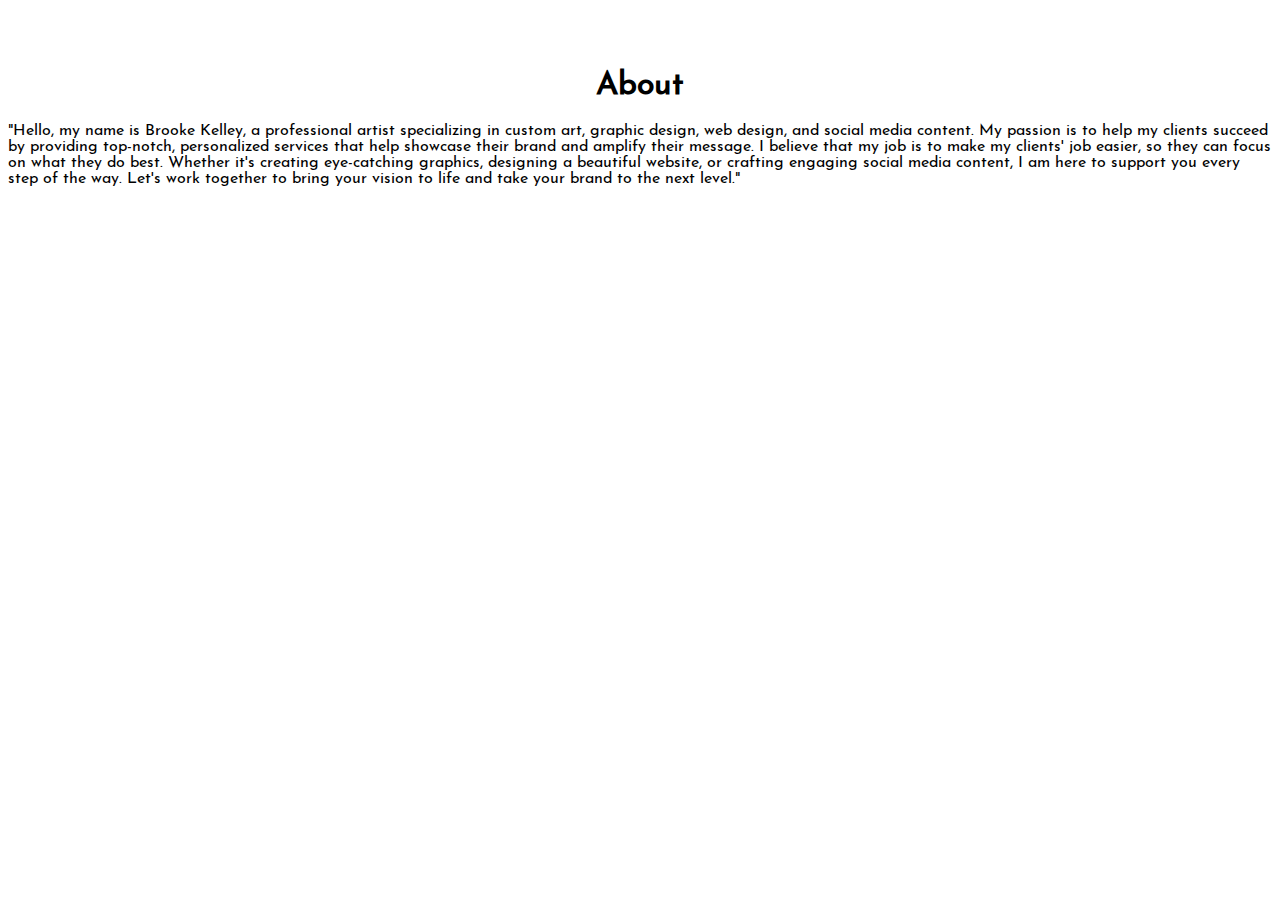
==== navbar/about.html @ 8da3f773 "finish basic html and photo gallery" ====
<!DOCTYPE html>
<html lang="en">
  <head>
    <meta charset="UTF-8">
    <title>About</title>
    <link rel="stylesheet" href="../style.css">
  </head>

  <body>
    <h1 class="title">About</h1>
    <p>"Hello, my name is Brooke Kelley, a professional artist specializing in custom art, graphic design, web design,
         and social media content. My passion is to help my clients succeed by providing top-notch, personalized services 
         that help showcase their brand and amplify their message. I believe that my job is to make my clients' job easier, 
         so they can focus on what they do best. Whether it's creating eye-catching graphics, designing a beautiful website, 
         or crafting engaging social media content, I am here to support you every step of the way. Let's work together to bring
          your vision to life and take your brand to the next level."</p>
  </body>
</html>
---- style.css ----
@font-face {
font-family: myFont;
src: url(fonts/Jose.ttf);
}

body {
    font-family: myFont, sans-serif;
    
  }
  
.title{
    font-family: myFont;
    display: flex;
    justify-content: center;
    align-items: center;
    margin-top: 70px;
}

.navbar {
    text-decoration: none;
    font-family: myFont;
    display: flex;
    justify-content: center;
    align-items: center;
    gap: 15px;
    text-decoration: none;
    font-size: small;
    
  }

  .navbar a {
    text-decoration: none;
  }
  
  .pic1, .pic2 {
    max-width: 400px;
    max-height: 400px;
  }

  .photob1 {
    display: flex;
    justify-content: center;
    margin-top: 35px;
  }

  .pic3,
  .pic4,
  .pic8,
  .pic9,
  .pic14,
  .pic15,
  .pic18,
  .pic19,
  .pic20,
  .pic21,
  .pic27,
  .pic28,
  .pic29,
  .pic30,
  .pic33,
  .pic34,
  .pic35
    {
    max-width: 450px;
    max-height: 450px;
  }

 

   
  .photob3,
  .photob4,
  .photob5,
  .photob7,
  .photob24
    {
    display: flex;
    justify-content: center;
  }

  .photob8 {
    display: flex;
    justify-content: center;
    gap: 10px;

  }

  .photob2,
  .photob6,
  .photob9,
  .photob10,
  .photob11,
  .photob12,
  .photob13,
  .photob14,
  .photob15,
  .photob16,
  .photob17,
  .photob18,
  .photob19,
  .photob20,
  .photob21,
  .photob22,
  .photob23,
  .photob25,
  .photob26,
  .photob27,
  .photob28
   {
    display: flex;
    justify-content: center;
    gap: 10px;
    margin-top: 30px;
  }

  .pic36,
  .pic37,
  .pic41,
  .pic42,
  .pic43,
  .pic44 {
    max-width: 550px;
    max-height: 550px;
  }

  .pic5,
  .pic6,
  .pic7,
  .pic17,
  .pic26,
  .pic31
   {
    max-width: 750px;
    max-height: 750px;
  }

  .pic10,
  .pic16,
  .pic32,
  .pic38,
  .pic39,
  .pic40 {
    max-width: 850px;
    max-height: 850px;
  }

  .pic11,
  .pic12,
  .pic13
  {
    max-width: 300px;
    max-height: 300px;
  }

  .pic23,
  .pic24{
    max-width: 400px;
    max-height: 400px;
  }
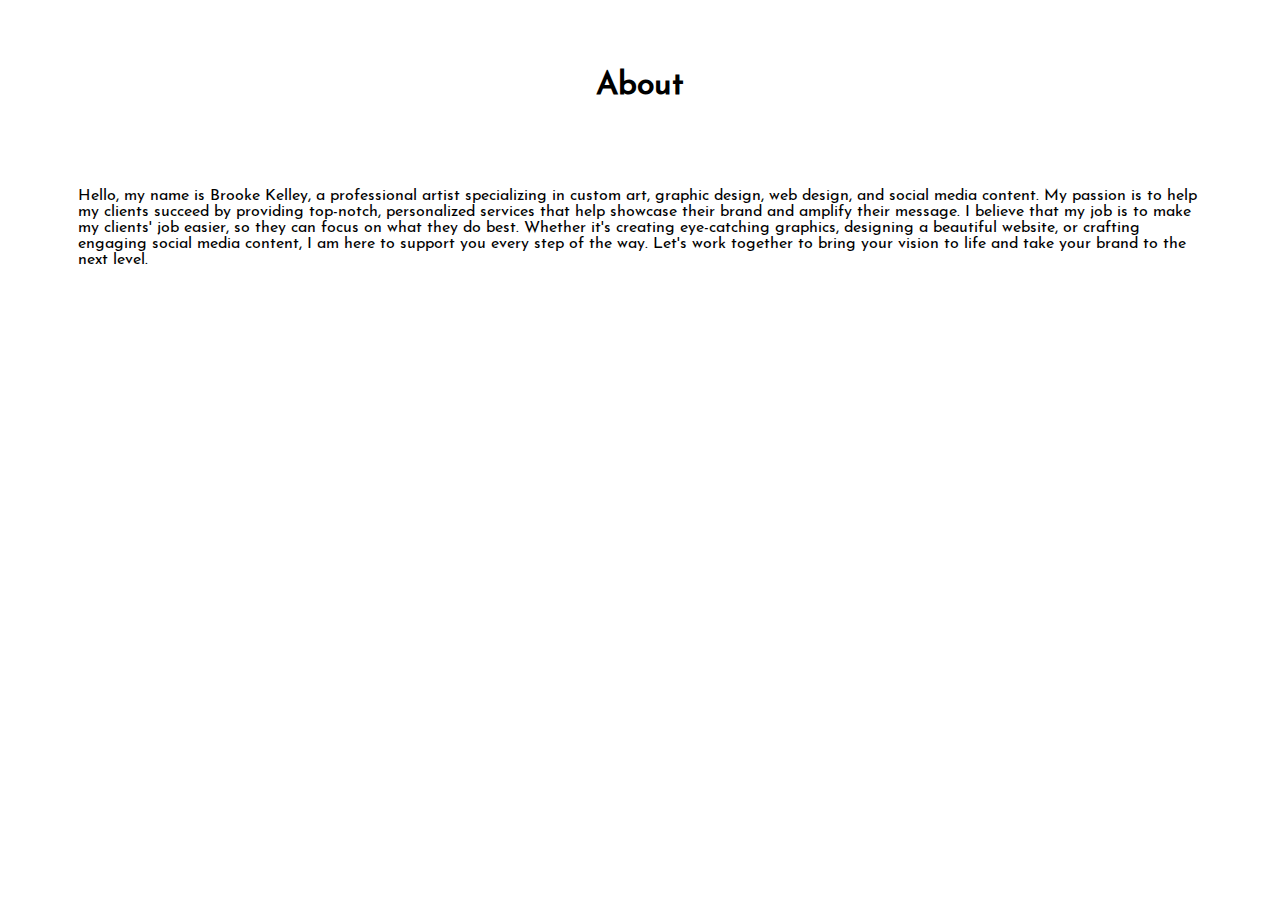
==== commit 8bd8a91d: "add lightbox to images" ====
--- a/navbar/about.html
+++ b/navbar/about.html
@@ -8,11 +8,13 @@
 
   <body>
     <h1 class="title">About</h1>
-    <p>"Hello, my name is Brooke Kelley, a professional artist specializing in custom art, graphic design, web design,
+    <div class="aboutbox">
+    <p class="about">Hello, my name is Brooke Kelley, a professional artist specializing in custom art, graphic design, web design,
          and social media content. My passion is to help my clients succeed by providing top-notch, personalized services 
          that help showcase their brand and amplify their message. I believe that my job is to make my clients' job easier, 
          so they can focus on what they do best. Whether it's creating eye-catching graphics, designing a beautiful website, 
          or crafting engaging social media content, I am here to support you every step of the way. Let's work together to bring
-          your vision to life and take your brand to the next level."</p>
+          your vision to life and take your brand to the next level.</p>
+  </div>
   </body>
 </html>--- a/style.css
+++ b/style.css
@@ -1,159 +1,201 @@
  @font-face {
-font-family: myFont;
-src: url(fonts/Jose.ttf);
-}
-
-body {
-    font-family: myFont, sans-serif;
-    
-  }
-  
-.title{
-    font-family: myFont;
-    display: flex;
-    justify-content: center;
-    align-items: center;
-    margin-top: 70px;
-}
-
-.navbar {
-    text-decoration: none;
-    font-family: myFont;
-    display: flex;
-    justify-content: center;
-    align-items: center;
-    gap: 15px;
-    text-decoration: none;
-    font-size: small;
-    
-  }
-
-  .navbar a {
-    text-decoration: none;
-  }
-  
-  .pic1, .pic2 {
-    max-width: 400px;
-    max-height: 400px;
-  }
-
-  .photob1 {
-    display: flex;
-    justify-content: center;
-    margin-top: 35px;
-  }
-
-  .pic3,
-  .pic4,
-  .pic8,
-  .pic9,
-  .pic14,
-  .pic15,
-  .pic18,
-  .pic19,
-  .pic20,
-  .pic21,
-  .pic27,
-  .pic28,
-  .pic29,
-  .pic30,
-  .pic33,
-  .pic34,
-  .pic35
-    {
-    max-width: 450px;
-    max-height: 450px;
-  }
-
- 
-
-   
-  .photob3,
-  .photob4,
-  .photob5,
-  .photob7,
-  .photob24
-    {
-    display: flex;
-    justify-content: center;
-  }
-
-  .photob8 {
-    display: flex;
-    justify-content: center;
-    gap: 10px;
-
-  }
-
-  .photob2,
-  .photob6,
-  .photob9,
-  .photob10,
-  .photob11,
-  .photob12,
-  .photob13,
-  .photob14,
-  .photob15,
-  .photob16,
-  .photob17,
-  .photob18,
-  .photob19,
-  .photob20,
-  .photob21,
-  .photob22,
-  .photob23,
-  .photob25,
-  .photob26,
-  .photob27,
-  .photob28
-   {
-    display: flex;
-    justify-content: center;
-    gap: 10px;
-    margin-top: 30px;
-  }
-
-  .pic36,
-  .pic37,
-  .pic41,
-  .pic42,
-  .pic43,
-  .pic44 {
-    max-width: 550px;
-    max-height: 550px;
-  }
-
-  .pic5,
-  .pic6,
-  .pic7,
-  .pic17,
-  .pic26,
-  .pic31
-   {
-    max-width: 750px;
-    max-height: 750px;
-  }
-
-  .pic10,
-  .pic16,
-  .pic32,
-  .pic38,
-  .pic39,
-  .pic40 {
-    max-width: 850px;
-    max-height: 850px;
-  }
-
-  .pic11,
-  .pic12,
-  .pic13
-  {
-    max-width: 300px;
-    max-height: 300px;
-  }
-
-  .pic23,
-  .pic24{
-    max-width: 400px;
-    max-height: 400px;
-  }+   font-family: myFont;
+   src: url(fonts/Jose.ttf);
+ }
+
+ body {
+   font-family: myFont, sans-serif;
+
+ }
+
+ .title {
+   font-family: myFont;
+   display: flex;
+   justify-content: center;
+   align-items: center;
+   margin-top: 70px;
+ }
+
+ .navbar {
+   text-decoration: none;
+   font-family: myFont;
+   display: flex;
+   justify-content: center;
+   align-items: center;
+   gap: 15px;
+   text-decoration: none;
+   font-size: small;
+
+ }
+
+ .navbar a {
+   text-decoration: none;
+ }
+
+ .aboutbox {
+   display: flex;
+   justify-content: center;
+   align-items: center;
+   margin: 70px;
+
+
+ }
+
+ .pic1,
+ .pic2 {
+   max-width: 400px;
+   max-height: 400px;
+ }
+
+ .photob1 {
+   display: flex;
+   justify-content: center;
+   margin-top: 35px;
+ }
+
+ .pic3,
+ .pic4,
+ .pic8,
+ .pic9,
+ .pic14,
+ .pic15,
+ .pic18,
+ .pic19,
+ .pic20,
+ .pic21,
+ .pic27,
+ .pic28,
+ .pic29,
+ .pic30,
+ .pic33,
+ .pic34,
+ .pic35 {
+   max-width: 450px;
+   max-height: 450px;
+ }
+
+
+
+
+ .photob3,
+ .photob4,
+ .photob5,
+ .photob7,
+ .photob24 {
+   display: flex;
+   justify-content: center;
+ }
+
+ .photob8 {
+   display: flex;
+   justify-content: center;
+   gap: 10px;
+
+ }
+
+ .photob2,
+ .photob6,
+ .photob9,
+ .photob10,
+ .photob11,
+ .photob12,
+ .photob13,
+ .photob14,
+ .photob15,
+ .photob16,
+ .photob17,
+ .photob18,
+ .photob19,
+ .photob20,
+ .photob21,
+ .photob22,
+ .photob23,
+ .photob25,
+ .photob26,
+ .photob27,
+ .photob28 {
+   display: flex;
+   justify-content: center;
+   gap: 10px;
+   margin-top: 30px;
+ }
+
+ .pic36,
+ .pic37,
+ .pic41,
+ .pic42,
+ .pic43,
+ .pic44 {
+   max-width: 550px;
+   max-height: 550px;
+ }
+
+ .pic5,
+ .pic6,
+ .pic7,
+ .pic17,
+ .pic26,
+ .pic31 {
+   max-width: 750px;
+   max-height: 750px;
+ }
+
+ .pic10,
+ .pic16,
+ .pic32,
+ .pic38,
+ .pic39,
+ .pic40 {
+   max-width: 850px;
+   max-height: 850px;
+ }
+
+ .pic11,
+ .pic12,
+ .pic13 {
+   max-width: 300px;
+   max-height: 300px;
+ }
+
+ .pic23,
+ .pic24 {
+   max-width: 400px;
+   max-height: 400px;
+ }
+
+ .lightbox {
+   position: fixed;
+   top: 0;
+   left: 0;
+   width: 100%;
+   height: 100%;
+   background-color: rgba(0, 0, 0, 0.8);
+   display: flex;
+   align-items: center;
+   justify-content: center;
+   z-index: 9999;
+   opacity: 0;
+   pointer-events: none;
+   transition: opacity 0.3s ease;
+ }
+
+ .lightbox-show {
+   opacity: 1;
+   pointer-events: auto;
+ }
+
+ .lightbox img {
+   max-width: 90vw;
+   /* Adjust as needed */
+   max-height: 90vh;
+   /* Adjust as needed */
+ }
+
+ .lightbox-close {
+   position: absolute;
+   top: 10px;
+   right: 10px;
+   color: #fff;
+   font-size: 24px;
+   cursor: pointer;
+ }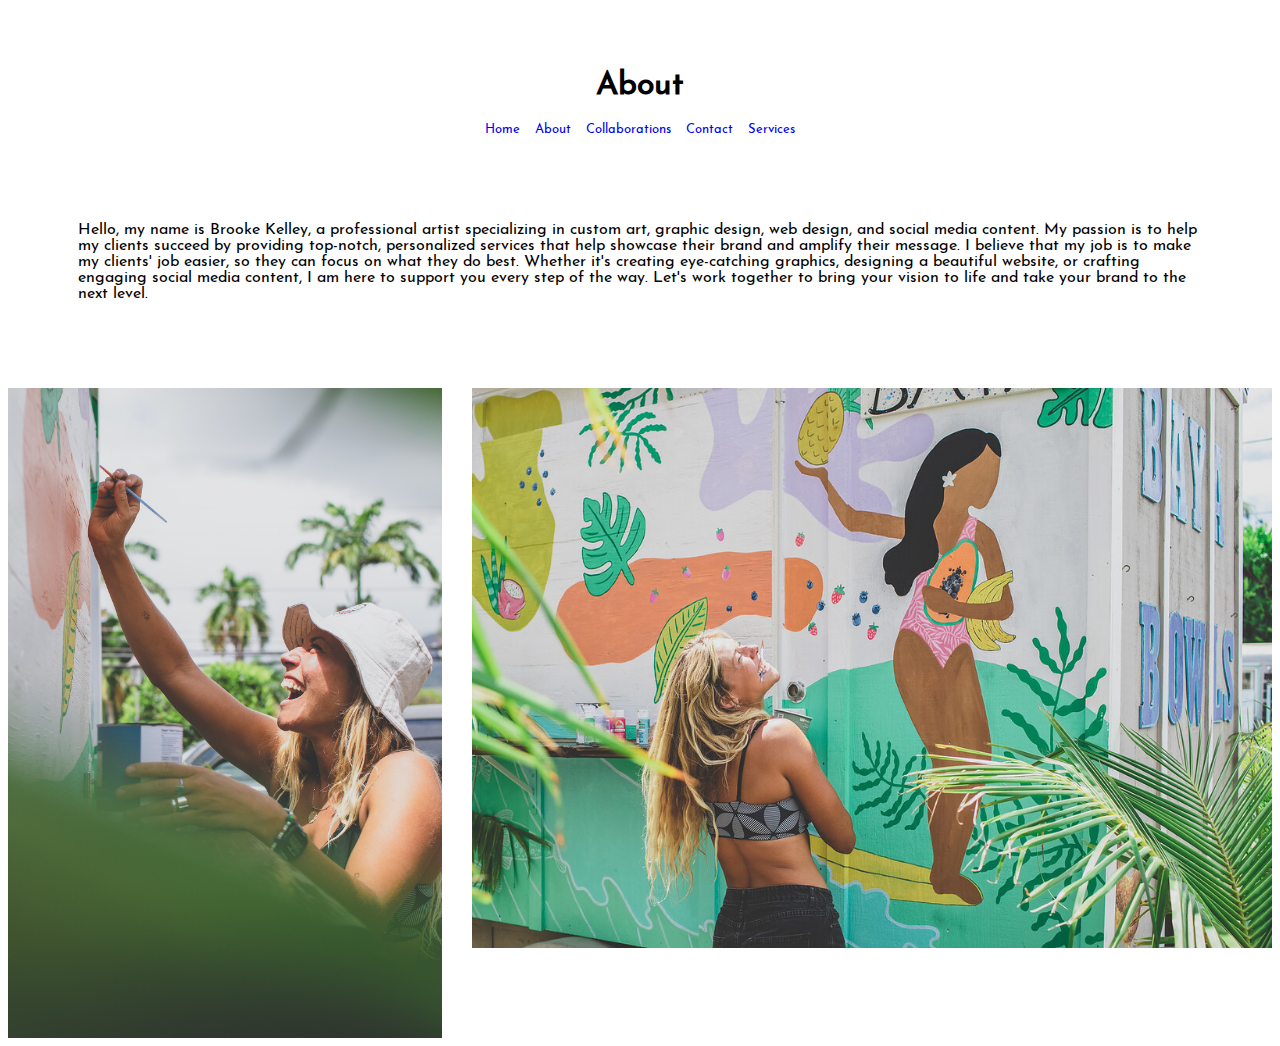
==== commit 80b8acd5: "clean css redundancies" ====
--- a/navbar/about.html
+++ b/navbar/about.html
@@ -1,20 +1,40 @@
 <!DOCTYPE html>
 <html lang="en">
-  <head>
-    <meta charset="UTF-8">
-    <title>About</title>
-    <link rel="stylesheet" href="../style.css">
-  </head>
 
-  <body>
-    <h1 class="title">About</h1>
-    <div class="aboutbox">
-    <p class="about">Hello, my name is Brooke Kelley, a professional artist specializing in custom art, graphic design, web design,
-         and social media content. My passion is to help my clients succeed by providing top-notch, personalized services 
-         that help showcase their brand and amplify their message. I believe that my job is to make my clients' job easier, 
-         so they can focus on what they do best. Whether it's creating eye-catching graphics, designing a beautiful website, 
-         or crafting engaging social media content, I am here to support you every step of the way. Let's work together to bring
-          your vision to life and take your brand to the next level.</p>
+<head>
+  <meta charset="UTF-8">
+  <title>About</title>
+  <link rel="stylesheet" href="../style.css">
+</head>
+
+<body>
+  <h1 class="title">About</h1>
+       <div class="navbar"> 
+        <div class="about"><a href="../index.html">Home</a></div>
+        <div class="about"><a href="../navbar/about.html">About</a></div>
+        <div class="collaborations"><a href="../navbar/collaborations.html">Collaborations</a></div>
+        <div class="contact"><a href="../navbar/contact.html">Contact</a></div>
+        <div class="services"><a href="../navbar/services.html">Services</a></div>
+        </div>
+
+  
+  <div class="textbox">
+    <p class="text">Hello, my name is Brooke Kelley, a professional artist specializing in custom art, graphic design,
+      web design,
+      and social media content. My passion is to help my clients succeed by providing top-notch, personalized services
+      that help showcase their brand and amplify their message. I believe that my job is to make my clients' job easier,
+      so they can focus on what they do best. Whether it's creating eye-catching graphics, designing a beautiful
+      website,
+      or crafting engaging social media content, I am here to support you every step of the way. Let's work together to
+      bring
+      your vision to life and take your brand to the next level.</p>
   </div>
-  </body>
+  <div class="brooke">
+    <img class="profpic1" src="../images/BK.JPG" alt="About Image">
+    <img class="profpic2" src="../images/Bk1.JPG" alt="About Image">
+  </div>
+
+  <script src="../script.js"></script>
+</body>
+
 </html>--- a/style.css
+++ b/style.css
@@ -8,7 +8,8 @@
 
  }
 
- .title {
+ .title,
+ .colabtitle {
    font-family: myFont;
    display: flex;
    justify-content: center;
@@ -32,17 +33,54 @@
    text-decoration: none;
  }
 
- .aboutbox {
+ .textbox {
    display: flex;
    justify-content: center;
    align-items: center;
    margin: 70px;
-
-
- }
-
- .pic1,
- .pic2 {
+ }
+
+ .footer {
+   display: flex;
+   justify-content: center;
+   align-items: center;
+   max-width: 100%;
+   margin: 20px 0; 
+ }
+
+.servbox {
+  display: flex;
+  justify-content: space-around;
+  align-items: center;
+  margin:75px;
+  }
+
+.servtext {
+  margin-right:10%;
+  margin-left:10%;
+}
+
+.servtit {
+  display: flex;
+  justify-content: center;
+  align-items: center;
+}
+
+.servimg {
+  max-width:400px;
+  max-height: 400px;
+}
+
+.context {
+  display: flex;
+  justify-content: center;
+  margin-top: 5%;
+  margin-bottom: 5%;
+  margin-left: 10%;
+  margin-right: 10%;
+}
+
+ .pic1 {
    max-width: 400px;
    max-height: 400px;
  }
@@ -53,35 +91,14 @@
    margin-top: 35px;
  }
 
- .pic3,
- .pic4,
- .pic8,
- .pic9,
- .pic14,
- .pic15,
- .pic18,
- .pic19,
- .pic20,
- .pic21,
- .pic27,
- .pic28,
- .pic29,
- .pic30,
- .pic33,
- .pic34,
- .pic35 {
+ .pic3  {
    max-width: 450px;
    max-height: 450px;
  }
 
 
-
-
  .photob3,
- .photob4,
- .photob5,
- .photob7,
- .photob24 {
+ .colabpicblc {
    display: flex;
    justify-content: center;
  }
@@ -94,73 +111,59 @@
  }
 
  .photob2,
- .photob6,
- .photob9,
- .photob10,
- .photob11,
- .photob12,
- .photob13,
- .photob14,
- .photob15,
- .photob16,
- .photob17,
- .photob18,
- .photob19,
- .photob20,
- .photob21,
- .photob22,
- .photob23,
- .photob25,
- .photob26,
- .photob27,
- .photob28 {
+ .colabpicblc1 {
    display: flex;
    justify-content: center;
    gap: 10px;
    margin-top: 30px;
  }
 
- .pic36,
- .pic37,
- .pic41,
- .pic42,
- .pic43,
- .pic44 {
+ .pic4 {
    max-width: 550px;
    max-height: 550px;
  }
 
- .pic5,
- .pic6,
- .pic7,
- .pic17,
- .pic26,
- .pic31 {
+ .pic5 {
    max-width: 750px;
    max-height: 750px;
  }
 
- .pic10,
- .pic16,
- .pic32,
- .pic38,
- .pic39,
- .pic40 {
+ .profpic1,
+ .colabpic {
+   max-width: 650px;
+   max-height: 650px;
+ } 
+
+ .profpic2 {
+   max-width: 800px;
+   max-height: 560px;
+ }
+
+ .pic6,
+ .colabpic1 {
    max-width: 850px;
    max-height: 850px;
  }
 
- .pic11,
- .pic12,
- .pic13 {
+ .pic7 {
    max-width: 300px;
    max-height: 300px;
  }
 
- .pic23,
- .pic24 {
+ .pic8 {
    max-width: 400px;
    max-height: 400px;
+ }
+
+ .brooke {
+   display: flex;
+   justify-content: center;
+   gap: 30px;
+ }
+
+ .contactpic {
+   max-width: 700px;
+   max-height: 700px;
  }
 
  .lightbox {
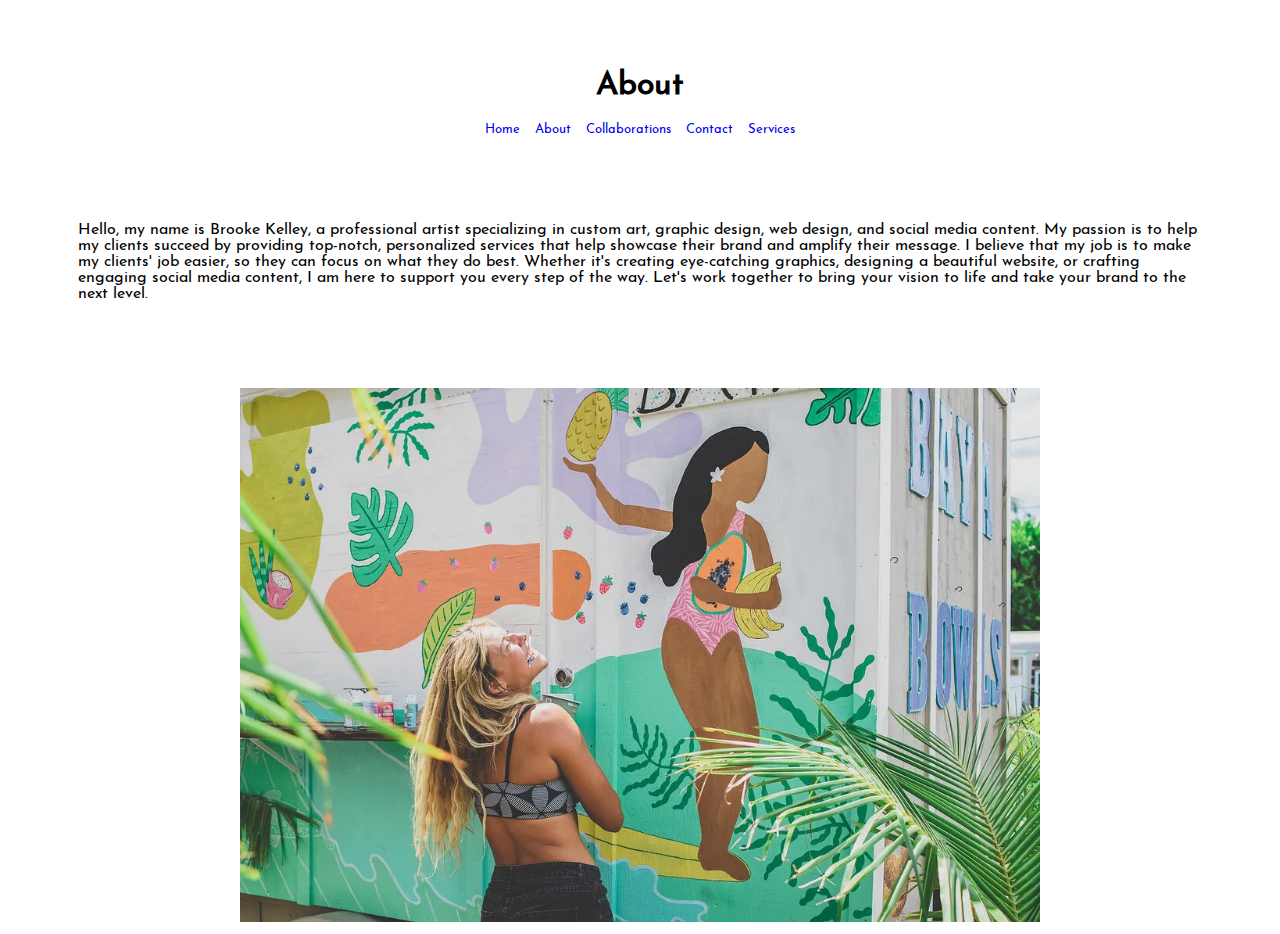
==== commit 76577c83: "add webp format and tags" ====
--- a/navbar/about.html
+++ b/navbar/about.html
@@ -9,15 +9,15 @@
 
 <body>
   <h1 class="title">About</h1>
-       <div class="navbar"> 
-        <div class="about"><a href="../index.html">Home</a></div>
-        <div class="about"><a href="../navbar/about.html">About</a></div>
-        <div class="collaborations"><a href="../navbar/collaborations.html">Collaborations</a></div>
-        <div class="contact"><a href="../navbar/contact.html">Contact</a></div>
-        <div class="services"><a href="../navbar/services.html">Services</a></div>
-        </div>
+  <div class="navbar">
+    <div class="about"><a href="../index.html">Home</a></div>
+    <div class="about"><a href="../navbar/about.html">About</a></div>
+    <div class="collaborations"><a href="../navbar/collaborations.html">Collaborations</a></div>
+    <div class="contact"><a href="../navbar/contact.html">Contact</a></div>
+    <div class="services"><a href="../navbar/services.html">Services</a></div>
+  </div>
 
-  
+
   <div class="textbox">
     <p class="text">Hello, my name is Brooke Kelley, a professional artist specializing in custom art, graphic design,
       web design,
@@ -30,8 +30,10 @@
       your vision to life and take your brand to the next level.</p>
   </div>
   <div class="brooke">
-    <img class="profpic1" src="../images/BK.JPG" alt="About Image">
-    <img class="profpic2" src="../images/Bk1.JPG" alt="About Image">
+     <picture>
+       <source type=image/webp srcset="../images/Bk1.webp" alt="About Image">
+     <img class="profpic2" src="../images/Bk1.JPG" alt="About Image"> 
+  </picture>
   </div>
 
   <script src="../script.js"></script>
